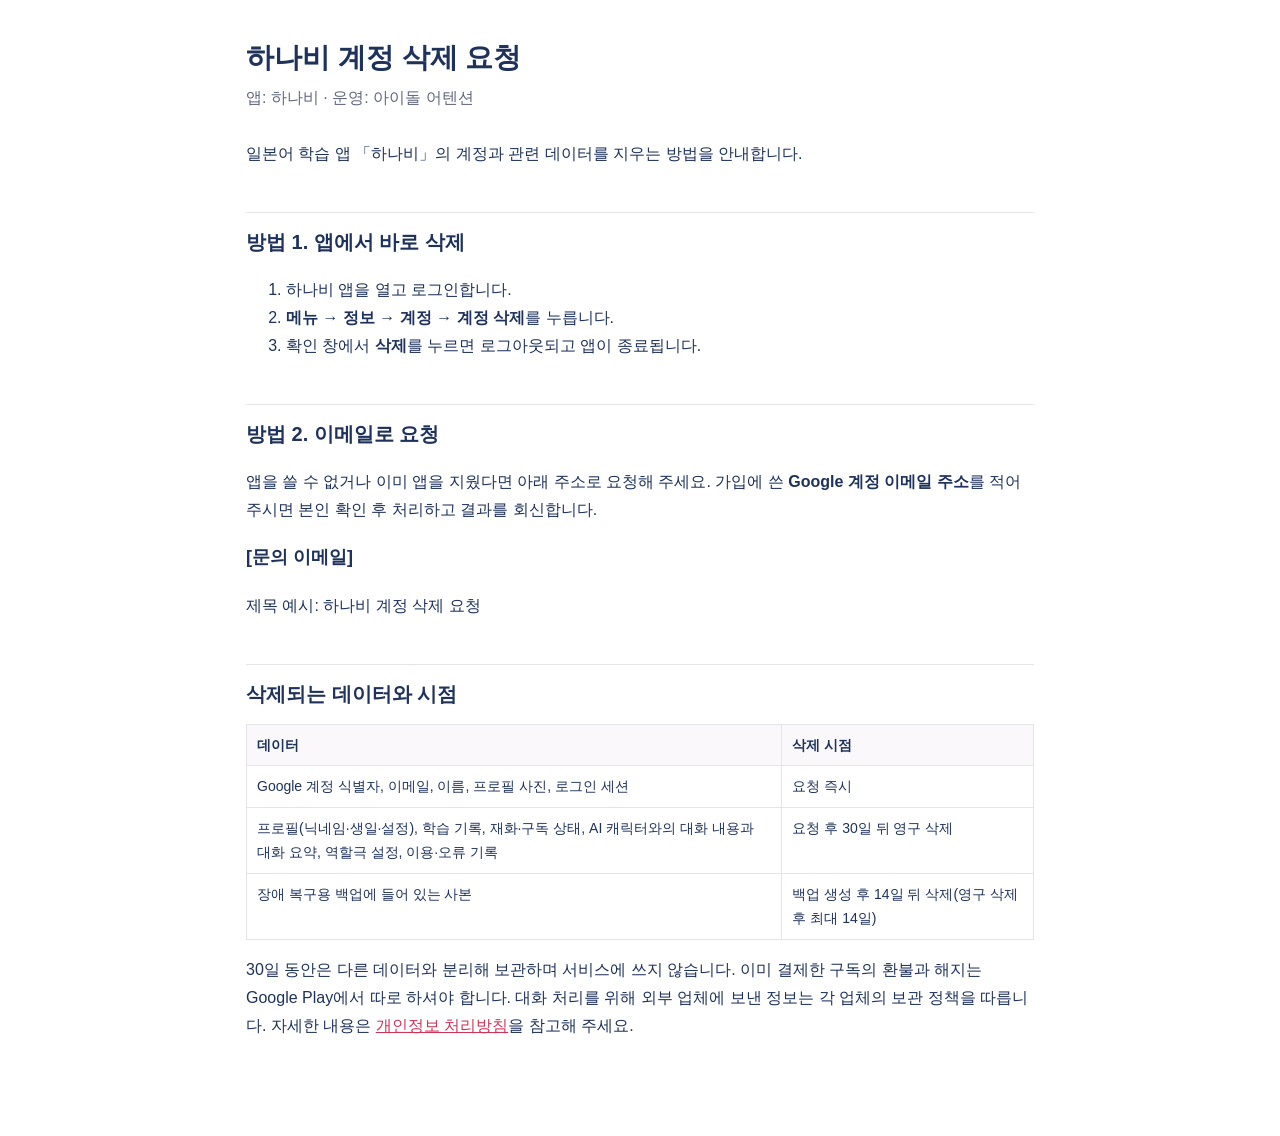
==== delete-account.html @ d214c5b8 "docs: 처리방침을 지금 앱이 하는 일에 맞추고 계정 삭제 요청 페이지를 더한다 08-07 판은 외부 전송처를 Google·Deepgram 셋으로 적었지만 지금은 OpenAI (" ====
<!doctype html>
<html lang="ko">
<head>
<meta charset="utf-8">
<meta name="viewport" content="width=device-width, initial-scale=1">
<title>하나비 계정 삭제 요청</title>
<link rel="stylesheet" href="style.css">
</head>
<body>
<main>
<h1>하나비 계정 삭제 요청</h1>
<p class="meta">앱: 하나비 · 운영: 아이돌 어텐션</p>

<p>일본어 학습 앱 「하나비」의 계정과 관련 데이터를 지우는 방법을 안내합니다.</p>

<h2>방법 1. 앱에서 바로 삭제</h2>
<ol>
<li>하나비 앱을 열고 로그인합니다.</li>
<li><b>메뉴 → 정보 → 계정 → 계정 삭제</b>를 누릅니다.</li>
<li>확인 창에서 <b>삭제</b>를 누르면 로그아웃되고 앱이 종료됩니다.</li>
</ol>

<h2>방법 2. 이메일로 요청</h2>
<p>앱을 쓸 수 없거나 이미 앱을 지웠다면 아래 주소로 요청해 주세요. 가입에 쓴 <b>Google 계정 이메일 주소</b>를 적어 주시면 본인 확인 후 처리하고 결과를 회신합니다.</p>
<p class="mail">[문의 이메일]</p>
<p>제목 예시: 하나비 계정 삭제 요청</p>

<h2>삭제되는 데이터와 시점</h2>
<table>
<thead><tr><th>데이터</th><th>삭제 시점</th></tr></thead>
<tbody>
<tr><td>Google 계정 식별자, 이메일, 이름, 프로필 사진, 로그인 세션</td><td>요청 즉시</td></tr>
<tr><td>프로필(닉네임·생일·설정), 학습 기록, 재화·구독 상태, AI 캐릭터와의 대화 내용과 대화 요약, 역할극 설정, 이용·오류 기록</td><td>요청 후 30일 뒤 영구 삭제</td></tr>
<tr><td>장애 복구용 백업에 들어 있는 사본</td><td>백업 생성 후 14일 뒤 삭제(영구 삭제 후 최대 14일)</td></tr>
</tbody>
</table>
<p>30일 동안은 다른 데이터와 분리해 보관하며 서비스에 쓰지 않습니다. 이미 결제한 구독의 환불과 해지는 Google Play에서 따로 하셔야 합니다. 대화 처리를 위해 외부 업체에 보낸 정보는 각 업체의 보관 정책을 따릅니다. 자세한 내용은 <a href="privacy.html">개인정보 처리방침</a>을 참고해 주세요.</p>
</main>
</body>
</html>
---- style.css ----
:root {
  --ink: #1f325c;
  --muted: #62687f;
  --line: #e6e3eb;
  --accent: #d13357;
  --bg: #ffffff;
  --panel: #faf8fb;
}

* { box-sizing: border-box; }

body {
  margin: 0;
  background: var(--bg);
  color: var(--ink);
  font: 16px/1.75 "Noto Sans KR", -apple-system, "Apple SD Gothic Neo", "Malgun Gothic", sans-serif;
}

main {
  max-width: 820px;
  margin: 0 auto;
  padding: 40px 16px 80px;
}

h1 { font-size: 28px; line-height: 1.3; margin: 0 0 8px; }
h2 { font-size: 20px; margin: 44px 0 12px; padding-top: 12px; border-top: 1px solid var(--line); }
.meta { color: var(--muted); margin: 0 0 28px; }
a { color: var(--accent); }

.toc { background: var(--panel); border: 1px solid var(--line); border-radius: 12px; padding: 12px 20px; }
.toc ol { margin: 0; padding-left: 20px; }

table { width: 100%; border-collapse: collapse; margin: 12px 0; font-size: 14px; display: block; overflow-x: auto; }
th, td { border: 1px solid var(--line); padding: 8px 10px; text-align: left; vertical-align: top; }
thead th { background: var(--panel); white-space: nowrap; }
tbody th { background: var(--panel); width: 120px; }

.mail { font-size: 18px; font-weight: 700; }
.links { font-size: 18px; }
.note { background: #fff6f8; border: 1px solid #ffd2dd; border-radius: 10px; padding: 10px 14px; font-size: 15px; }
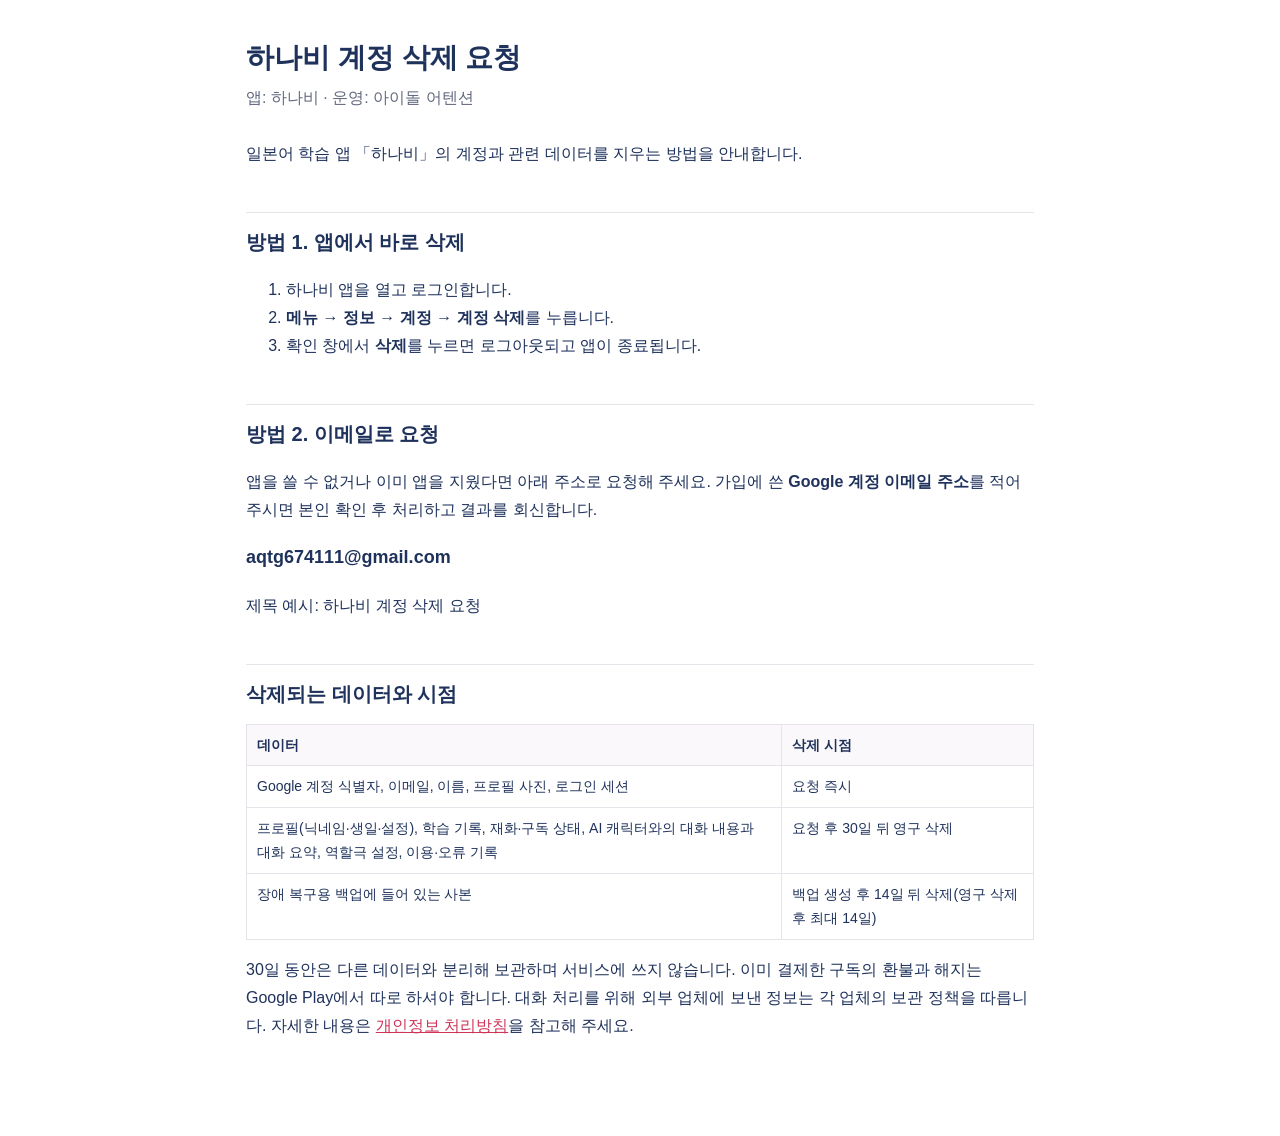
==== commit 99c384ab: "처리방침 09-30판 시행일·대표·문의 이메일을 채운다 대표와 개인정보 보호책임자는 Play 개발자 계정 주인(곽용진). 문의 이메일은 삭제 요청 페이지에도 들어가 Play 의 「" ====
--- a/delete-account.html
+++ b/delete-account.html
@@ -22,7 +22,7 @@
 
 <h2>방법 2. 이메일로 요청</h2>
 <p>앱을 쓸 수 없거나 이미 앱을 지웠다면 아래 주소로 요청해 주세요. 가입에 쓴 <b>Google 계정 이메일 주소</b>를 적어 주시면 본인 확인 후 처리하고 결과를 회신합니다.</p>
-<p class="mail">[문의 이메일]</p>
+<p class="mail">aqtg674111@gmail.com</p>
 <p>제목 예시: 하나비 계정 삭제 요청</p>
 
 <h2>삭제되는 데이터와 시점</h2>
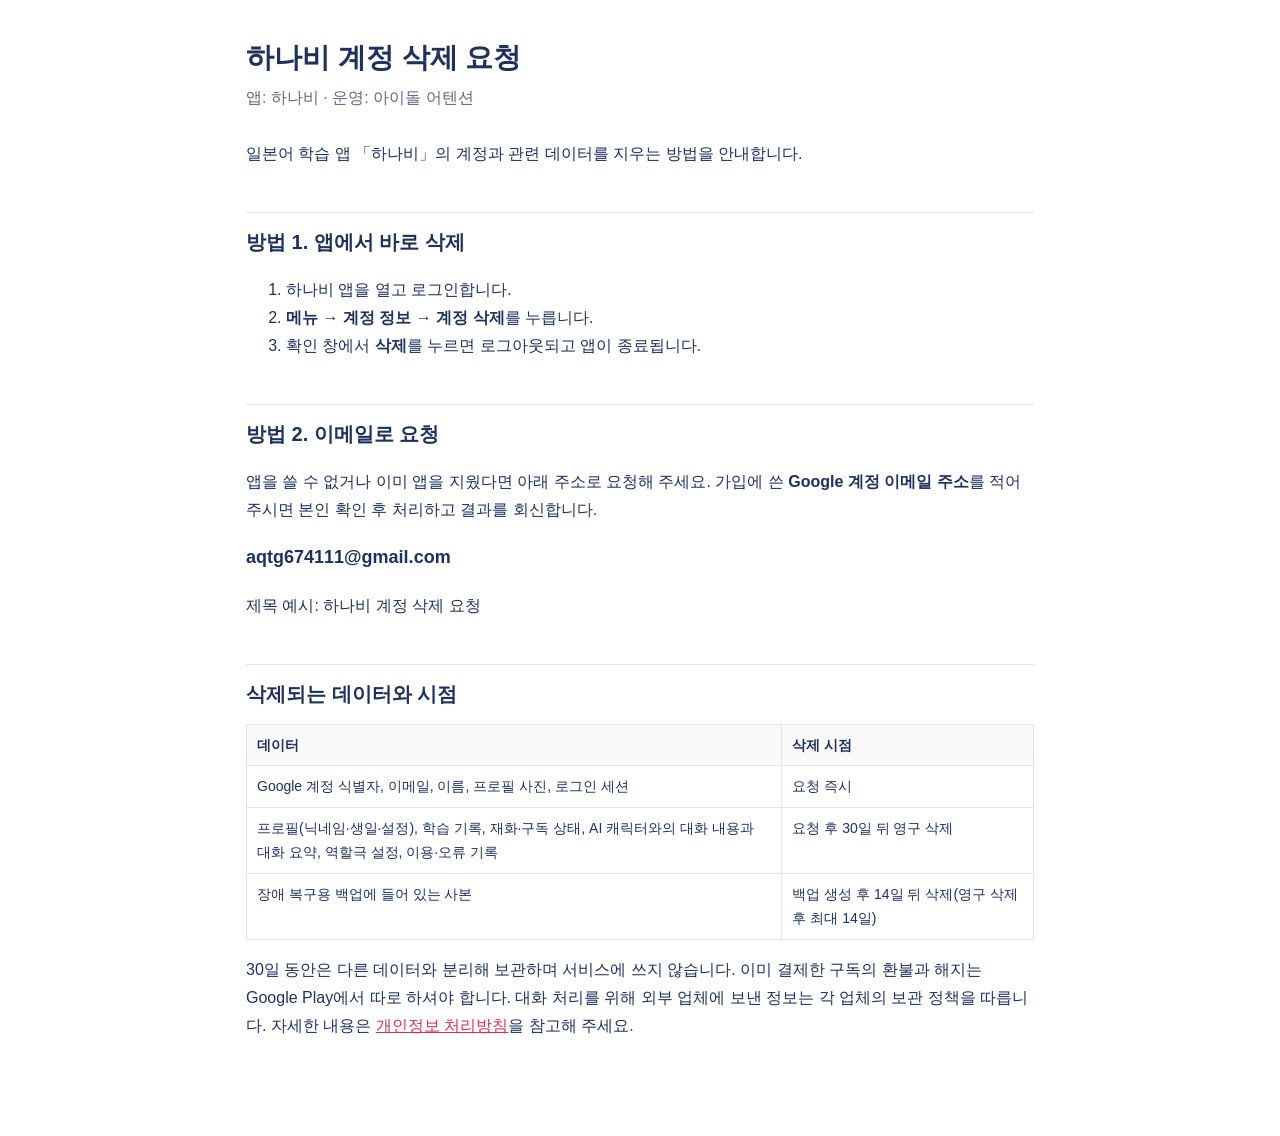
==== commit d972f206: "docs: 앱 안 계정 삭제 경로를 실제 메뉴(메뉴 → 계정 정보 → 계정 삭제)로 고친다 삭제 요청 페이지와 처리방침이 「메뉴 → 정보 → 계정 → 계정 삭제」라고 적었으나 앱의" ====
--- a/delete-account.html
+++ b/delete-account.html
@@ -16,7 +16,7 @@
 <h2>방법 1. 앱에서 바로 삭제</h2>
 <ol>
 <li>하나비 앱을 열고 로그인합니다.</li>
-<li><b>메뉴 → 정보 → 계정 → 계정 삭제</b>를 누릅니다.</li>
+<li><b>메뉴 → 계정 정보 → 계정 삭제</b>를 누릅니다.</li>
 <li>확인 창에서 <b>삭제</b>를 누르면 로그아웃되고 앱이 종료됩니다.</li>
 </ol>
 
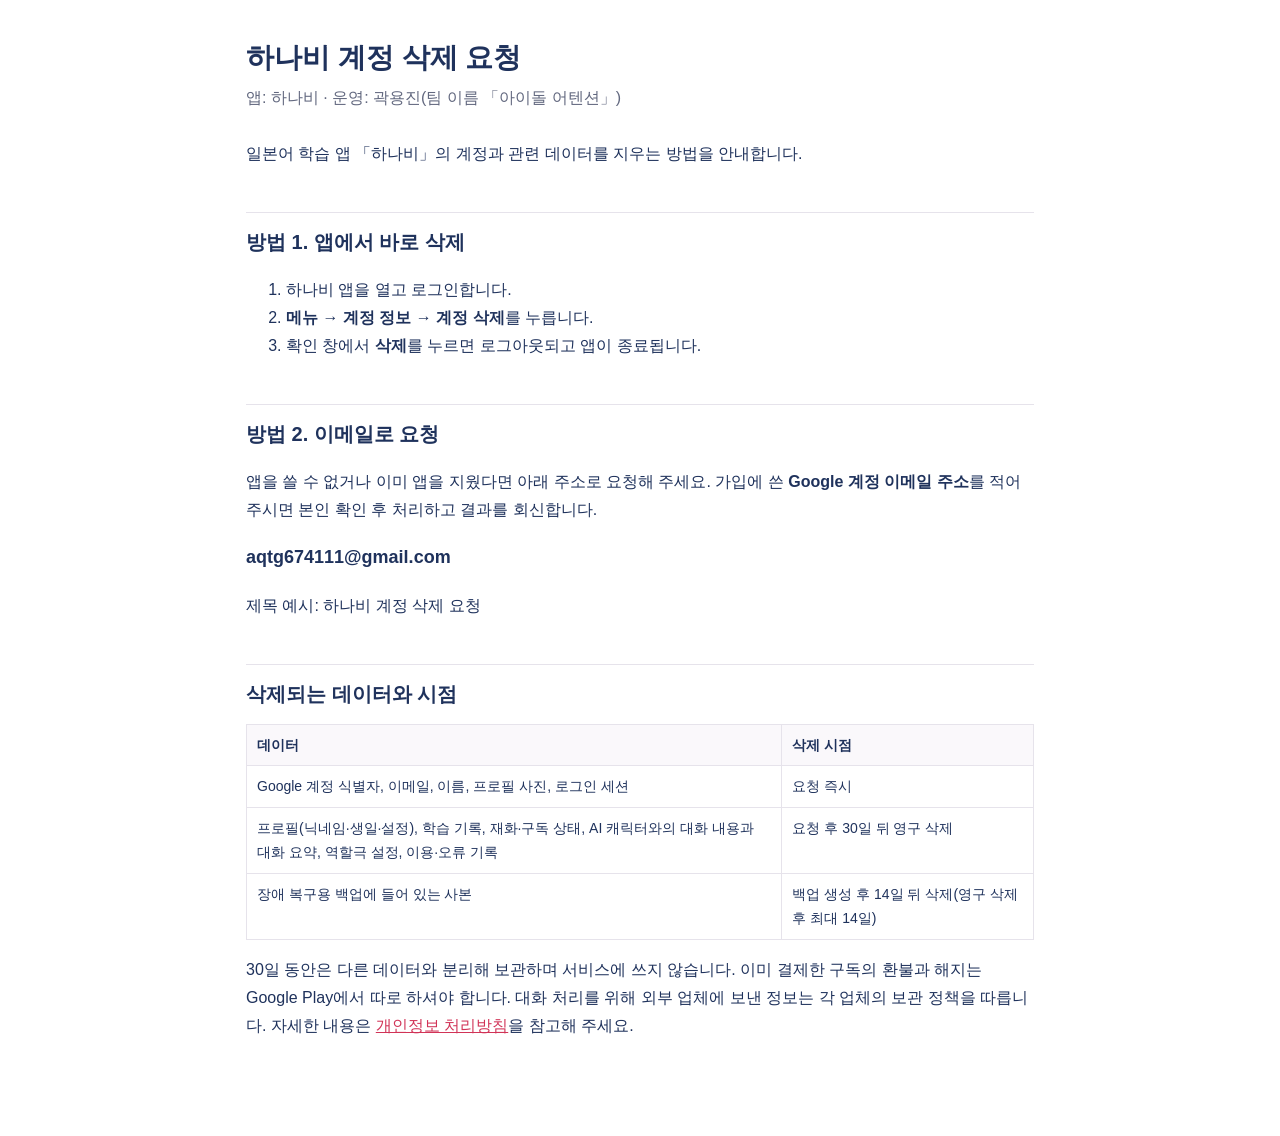
==== commit baf18a01: "docs: 이용약관과 공지 페이지를 공고한다 이용약관은 앱에서 동의한 때부터 각 이용자에게 적용한다. 지금 앱에는 동의 화면이 없어 공고일로 바로 시행하면 약관을 계약 내용으로 주" ====
--- a/delete-account.html
+++ b/delete-account.html
@@ -9,7 +9,7 @@
 <body>
 <main>
 <h1>하나비 계정 삭제 요청</h1>
-<p class="meta">앱: 하나비 · 운영: 아이돌 어텐션</p>
+<p class="meta">앱: 하나비 · 운영: 곽용진(팀 이름 「아이돌 어텐션」)</p>
 
 <p>일본어 학습 앱 「하나비」의 계정과 관련 데이터를 지우는 방법을 안내합니다.</p>
 
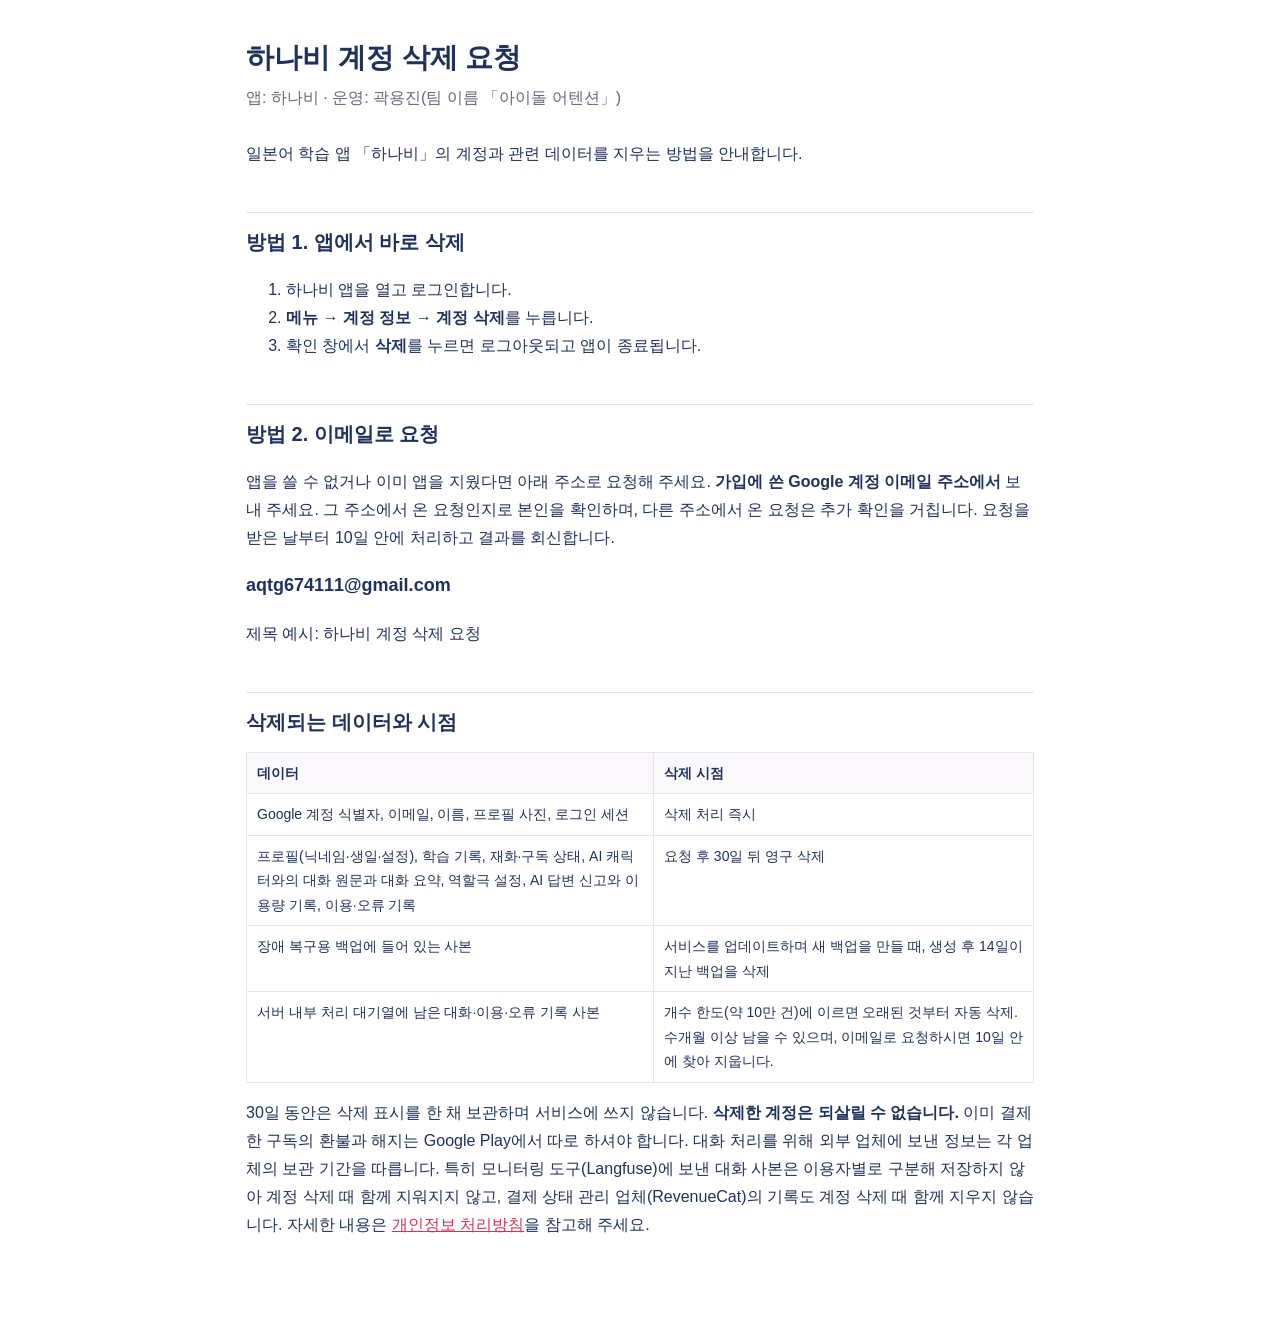
==== commit 407b27b2: "docs: 처리방침을 실제 처리에 맞춰 정정하고 10-31 시행 개정판을 공고한다 코드와 대조하니 시행 중인 9-30판이 실제와 다른 곳이 여럿이었다. 대화 원문을 계정 삭제 때까" ====
--- a/delete-account.html
+++ b/delete-account.html
@@ -21,7 +21,7 @@
 </ol>
 
 <h2>방법 2. 이메일로 요청</h2>
-<p>앱을 쓸 수 없거나 이미 앱을 지웠다면 아래 주소로 요청해 주세요. 가입에 쓴 <b>Google 계정 이메일 주소</b>를 적어 주시면 본인 확인 후 처리하고 결과를 회신합니다.</p>
+<p>앱을 쓸 수 없거나 이미 앱을 지웠다면 아래 주소로 요청해 주세요. <b>가입에 쓴 Google 계정 이메일 주소에서</b> 보내 주세요. 그 주소에서 온 요청인지로 본인을 확인하며, 다른 주소에서 온 요청은 추가 확인을 거칩니다. 요청을 받은 날부터 10일 안에 처리하고 결과를 회신합니다.</p>
 <p class="mail">aqtg674111@gmail.com</p>
 <p>제목 예시: 하나비 계정 삭제 요청</p>
 
@@ -29,12 +29,13 @@
 <table>
 <thead><tr><th>데이터</th><th>삭제 시점</th></tr></thead>
 <tbody>
-<tr><td>Google 계정 식별자, 이메일, 이름, 프로필 사진, 로그인 세션</td><td>요청 즉시</td></tr>
-<tr><td>프로필(닉네임·생일·설정), 학습 기록, 재화·구독 상태, AI 캐릭터와의 대화 내용과 대화 요약, 역할극 설정, 이용·오류 기록</td><td>요청 후 30일 뒤 영구 삭제</td></tr>
-<tr><td>장애 복구용 백업에 들어 있는 사본</td><td>백업 생성 후 14일 뒤 삭제(영구 삭제 후 최대 14일)</td></tr>
+<tr><td>Google 계정 식별자, 이메일, 이름, 프로필 사진, 로그인 세션</td><td>삭제 처리 즉시</td></tr>
+<tr><td>프로필(닉네임·생일·설정), 학습 기록, 재화·구독 상태, AI 캐릭터와의 대화 원문과 대화 요약, 역할극 설정, AI 답변 신고와 이용량 기록, 이용·오류 기록</td><td>요청 후 30일 뒤 영구 삭제</td></tr>
+<tr><td>장애 복구용 백업에 들어 있는 사본</td><td>서비스를 업데이트하며 새 백업을 만들 때, 생성 후 14일이 지난 백업을 삭제</td></tr>
+<tr><td>서버 내부 처리 대기열에 남은 대화·이용·오류 기록 사본</td><td>개수 한도(약 10만 건)에 이르면 오래된 것부터 자동 삭제. 수개월 이상 남을 수 있으며, 이메일로 요청하시면 10일 안에 찾아 지웁니다.</td></tr>
 </tbody>
 </table>
-<p>30일 동안은 다른 데이터와 분리해 보관하며 서비스에 쓰지 않습니다. 이미 결제한 구독의 환불과 해지는 Google Play에서 따로 하셔야 합니다. 대화 처리를 위해 외부 업체에 보낸 정보는 각 업체의 보관 정책을 따릅니다. 자세한 내용은 <a href="privacy.html">개인정보 처리방침</a>을 참고해 주세요.</p>
+<p>30일 동안은 삭제 표시를 한 채 보관하며 서비스에 쓰지 않습니다. <b>삭제한 계정은 되살릴 수 없습니다.</b> 이미 결제한 구독의 환불과 해지는 Google Play에서 따로 하셔야 합니다. 대화 처리를 위해 외부 업체에 보낸 정보는 각 업체의 보관 기간을 따릅니다. 특히 모니터링 도구(Langfuse)에 보낸 대화 사본은 이용자별로 구분해 저장하지 않아 계정 삭제 때 함께 지워지지 않고, 결제 상태 관리 업체(RevenueCat)의 기록도 계정 삭제 때 함께 지우지 않습니다. 자세한 내용은 <a href="privacy.html">개인정보 처리방침</a>을 참고해 주세요.</p>
 </main>
 </body>
 </html>
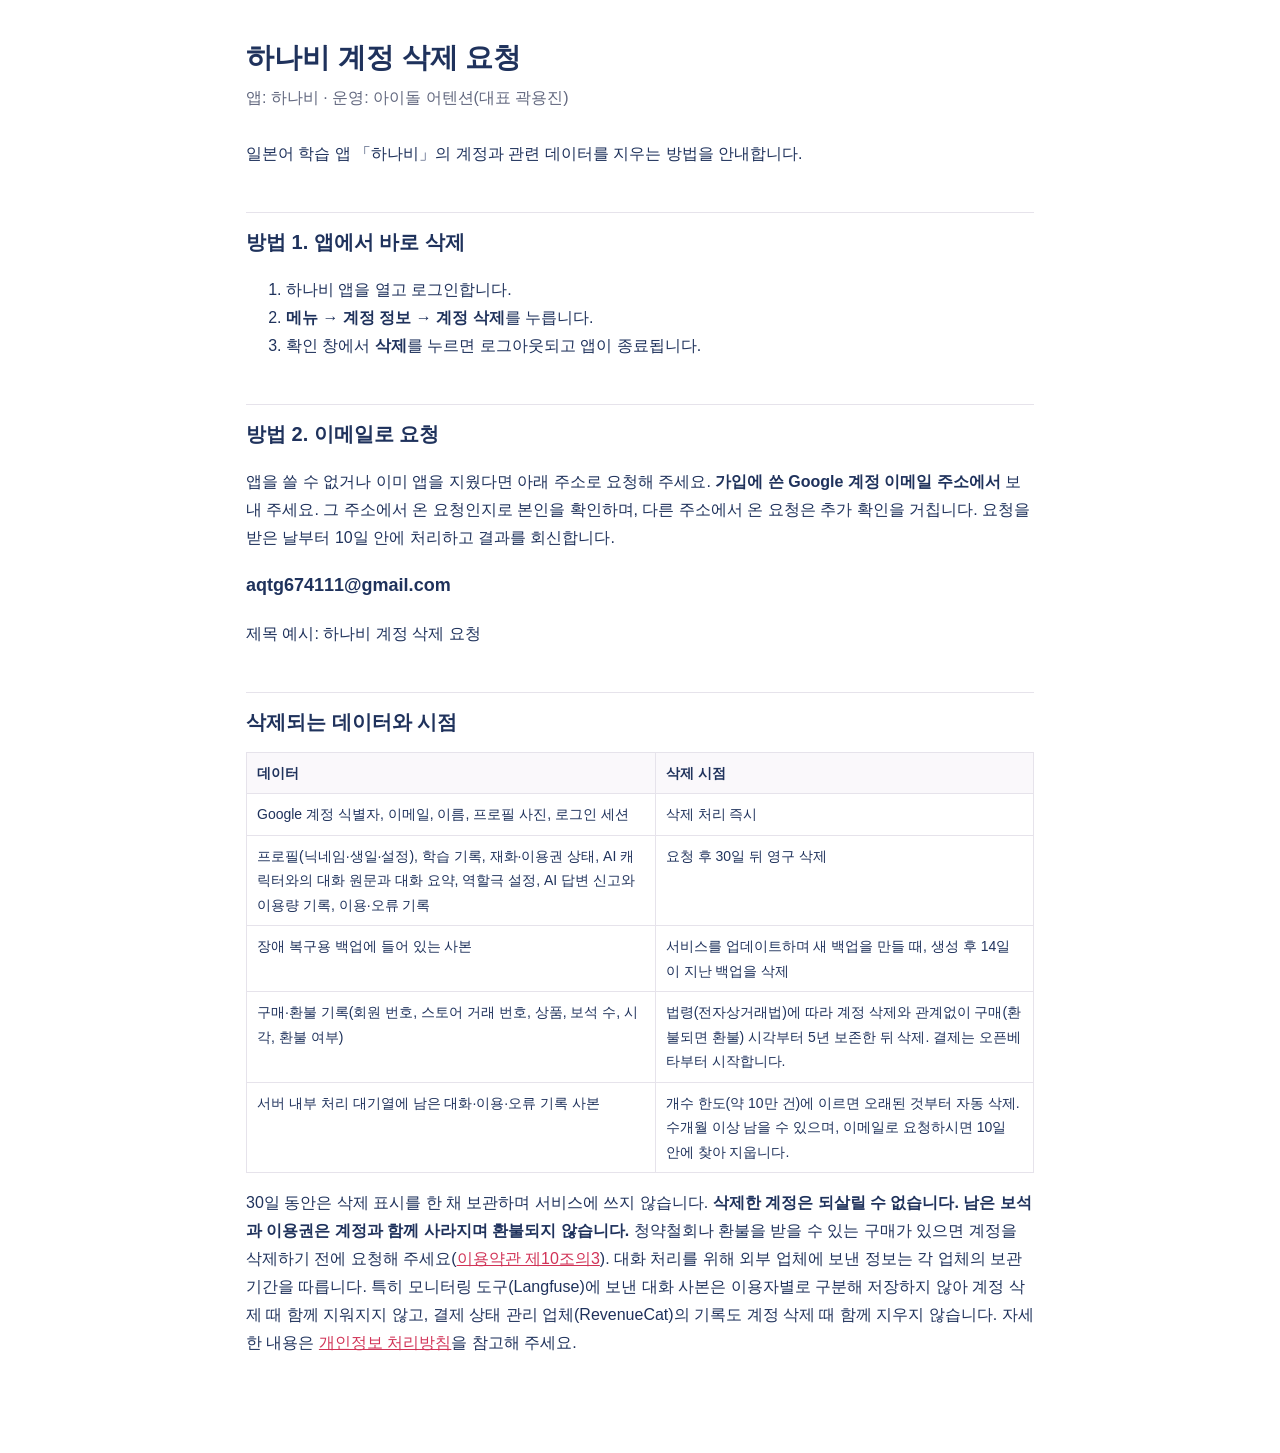
==== commit b69fdfdc: "docs: 유료 상품 약관 조항과 운영자 정보를 더하고, 운영자 표기를 개인사업자(아이돌 어텐션, 대표 곽용진)로 바로잡는다(2026-10-25) 오픈베타부터 이용권(30일, 자동" ====
--- a/delete-account.html
+++ b/delete-account.html
@@ -9,7 +9,7 @@
 <body>
 <main>
 <h1>하나비 계정 삭제 요청</h1>
-<p class="meta">앱: 하나비 · 운영: 곽용진(팀 이름 「아이돌 어텐션」)</p>
+<p class="meta">앱: 하나비 · 운영: 아이돌 어텐션(대표 곽용진)</p>
 
 <p>일본어 학습 앱 「하나비」의 계정과 관련 데이터를 지우는 방법을 안내합니다.</p>
 
@@ -30,12 +30,13 @@
 <thead><tr><th>데이터</th><th>삭제 시점</th></tr></thead>
 <tbody>
 <tr><td>Google 계정 식별자, 이메일, 이름, 프로필 사진, 로그인 세션</td><td>삭제 처리 즉시</td></tr>
-<tr><td>프로필(닉네임·생일·설정), 학습 기록, 재화·구독 상태, AI 캐릭터와의 대화 원문과 대화 요약, 역할극 설정, AI 답변 신고와 이용량 기록, 이용·오류 기록</td><td>요청 후 30일 뒤 영구 삭제</td></tr>
+<tr><td>프로필(닉네임·생일·설정), 학습 기록, 재화·이용권 상태, AI 캐릭터와의 대화 원문과 대화 요약, 역할극 설정, AI 답변 신고와 이용량 기록, 이용·오류 기록</td><td>요청 후 30일 뒤 영구 삭제</td></tr>
 <tr><td>장애 복구용 백업에 들어 있는 사본</td><td>서비스를 업데이트하며 새 백업을 만들 때, 생성 후 14일이 지난 백업을 삭제</td></tr>
+<tr><td>구매·환불 기록(회원 번호, 스토어 거래 번호, 상품, 보석 수, 시각, 환불 여부)</td><td>법령(전자상거래법)에 따라 계정 삭제와 관계없이 구매(환불되면 환불) 시각부터 5년 보존한 뒤 삭제. 결제는 오픈베타부터 시작합니다.</td></tr>
 <tr><td>서버 내부 처리 대기열에 남은 대화·이용·오류 기록 사본</td><td>개수 한도(약 10만 건)에 이르면 오래된 것부터 자동 삭제. 수개월 이상 남을 수 있으며, 이메일로 요청하시면 10일 안에 찾아 지웁니다.</td></tr>
 </tbody>
 </table>
-<p>30일 동안은 삭제 표시를 한 채 보관하며 서비스에 쓰지 않습니다. <b>삭제한 계정은 되살릴 수 없습니다.</b> 이미 결제한 구독의 환불과 해지는 Google Play에서 따로 하셔야 합니다. 대화 처리를 위해 외부 업체에 보낸 정보는 각 업체의 보관 기간을 따릅니다. 특히 모니터링 도구(Langfuse)에 보낸 대화 사본은 이용자별로 구분해 저장하지 않아 계정 삭제 때 함께 지워지지 않고, 결제 상태 관리 업체(RevenueCat)의 기록도 계정 삭제 때 함께 지우지 않습니다. 자세한 내용은 <a href="privacy.html">개인정보 처리방침</a>을 참고해 주세요.</p>
+<p>30일 동안은 삭제 표시를 한 채 보관하며 서비스에 쓰지 않습니다. <b>삭제한 계정은 되살릴 수 없습니다.</b> <b>남은 보석과 이용권은 계정과 함께 사라지며 환불되지 않습니다.</b> 청약철회나 환불을 받을 수 있는 구매가 있으면 계정을 삭제하기 전에 요청해 주세요(<a href="terms.html#withdrawal">이용약관 제10조의3</a>). 대화 처리를 위해 외부 업체에 보낸 정보는 각 업체의 보관 기간을 따릅니다. 특히 모니터링 도구(Langfuse)에 보낸 대화 사본은 이용자별로 구분해 저장하지 않아 계정 삭제 때 함께 지워지지 않고, 결제 상태 관리 업체(RevenueCat)의 기록도 계정 삭제 때 함께 지우지 않습니다. 자세한 내용은 <a href="privacy.html">개인정보 처리방침</a>을 참고해 주세요.</p>
 </main>
 </body>
 </html>
--- a/style.css
+++ b/style.css
@@ -38,3 +38,5 @@
 .mail { font-size: 18px; font-weight: 700; }
 .links { font-size: 18px; }
 .note { background: #fff6f8; border: 1px solid #ffd2dd; border-radius: 10px; padding: 10px 14px; font-size: 15px; }
+.toc ul { margin: 0; padding-left: 0; list-style: none; }
+h3 { font-size: 16px; margin: 22px 0 8px; }
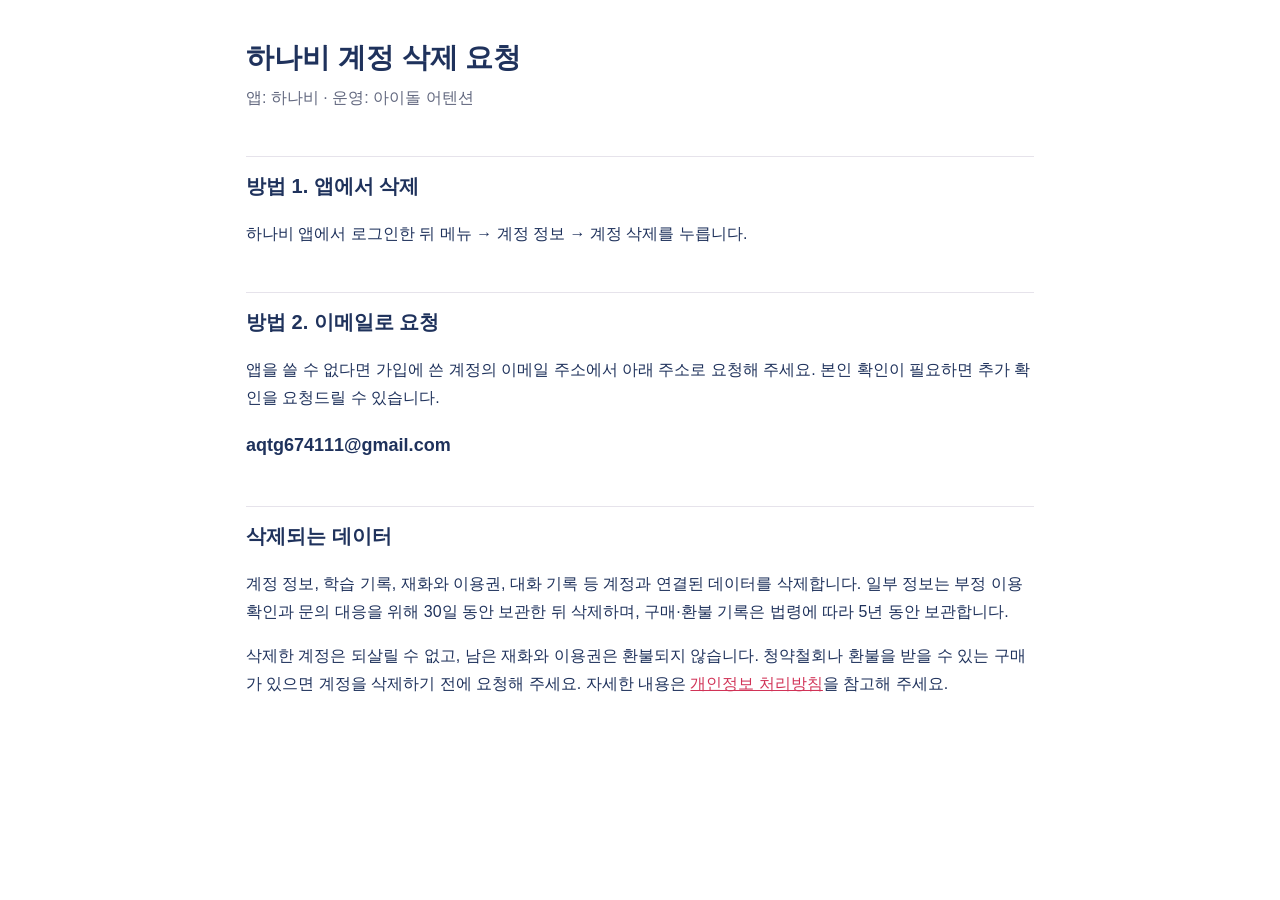
==== commit 5e8634c1: "docs: 하나비 이용약관·개인정보 처리방침·공지·계정 삭제 안내(2026-11-02)" ====
--- a/delete-account.html
+++ b/delete-account.html
@@ -9,34 +9,18 @@
 <body>
 <main>
 <h1>하나비 계정 삭제 요청</h1>
-<p class="meta">앱: 하나비 · 운영: 아이돌 어텐션(대표 곽용진)</p>
+<p class="meta">앱: 하나비 · 운영: 아이돌 어텐션</p>
 
-<p>일본어 학습 앱 「하나비」의 계정과 관련 데이터를 지우는 방법을 안내합니다.</p>
-
-<h2>방법 1. 앱에서 바로 삭제</h2>
-<ol>
-<li>하나비 앱을 열고 로그인합니다.</li>
-<li><b>메뉴 → 계정 정보 → 계정 삭제</b>를 누릅니다.</li>
-<li>확인 창에서 <b>삭제</b>를 누르면 로그아웃되고 앱이 종료됩니다.</li>
-</ol>
+<h2>방법 1. 앱에서 삭제</h2>
+<p>하나비 앱에서 로그인한 뒤 메뉴 → 계정 정보 → 계정 삭제를 누릅니다.</p>
 
 <h2>방법 2. 이메일로 요청</h2>
-<p>앱을 쓸 수 없거나 이미 앱을 지웠다면 아래 주소로 요청해 주세요. <b>가입에 쓴 Google 계정 이메일 주소에서</b> 보내 주세요. 그 주소에서 온 요청인지로 본인을 확인하며, 다른 주소에서 온 요청은 추가 확인을 거칩니다. 요청을 받은 날부터 10일 안에 처리하고 결과를 회신합니다.</p>
+<p>앱을 쓸 수 없다면 가입에 쓴 계정의 이메일 주소에서 아래 주소로 요청해 주세요. 본인 확인이 필요하면 추가 확인을 요청드릴 수 있습니다.</p>
 <p class="mail">aqtg674111@gmail.com</p>
-<p>제목 예시: 하나비 계정 삭제 요청</p>
 
-<h2>삭제되는 데이터와 시점</h2>
-<table>
-<thead><tr><th>데이터</th><th>삭제 시점</th></tr></thead>
-<tbody>
-<tr><td>Google 계정 식별자, 이메일, 이름, 프로필 사진, 로그인 세션</td><td>삭제 처리 즉시</td></tr>
-<tr><td>프로필(닉네임·생일·설정), 학습 기록, 재화·이용권 상태, AI 캐릭터와의 대화 원문과 대화 요약, 역할극 설정, AI 답변 신고와 이용량 기록, 이용·오류 기록</td><td>요청 후 30일 뒤 영구 삭제</td></tr>
-<tr><td>장애 복구용 백업에 들어 있는 사본</td><td>서비스를 업데이트하며 새 백업을 만들 때, 생성 후 14일이 지난 백업을 삭제</td></tr>
-<tr><td>구매·환불 기록(회원 번호, 스토어 거래 번호, 상품, 보석 수, 시각, 환불 여부)</td><td>법령(전자상거래법)에 따라 계정 삭제와 관계없이 구매(환불되면 환불) 시각부터 5년 보존한 뒤 삭제. 결제는 오픈베타부터 시작합니다.</td></tr>
-<tr><td>서버 내부 처리 대기열에 남은 대화·이용·오류 기록 사본</td><td>개수 한도(약 10만 건)에 이르면 오래된 것부터 자동 삭제. 수개월 이상 남을 수 있으며, 이메일로 요청하시면 10일 안에 찾아 지웁니다.</td></tr>
-</tbody>
-</table>
-<p>30일 동안은 삭제 표시를 한 채 보관하며 서비스에 쓰지 않습니다. <b>삭제한 계정은 되살릴 수 없습니다.</b> <b>남은 보석과 이용권은 계정과 함께 사라지며 환불되지 않습니다.</b> 청약철회나 환불을 받을 수 있는 구매가 있으면 계정을 삭제하기 전에 요청해 주세요(<a href="terms.html#withdrawal">이용약관 제10조의3</a>). 대화 처리를 위해 외부 업체에 보낸 정보는 각 업체의 보관 기간을 따릅니다. 특히 모니터링 도구(Langfuse)에 보낸 대화 사본은 이용자별로 구분해 저장하지 않아 계정 삭제 때 함께 지워지지 않고, 결제 상태 관리 업체(RevenueCat)의 기록도 계정 삭제 때 함께 지우지 않습니다. 자세한 내용은 <a href="privacy.html">개인정보 처리방침</a>을 참고해 주세요.</p>
+<h2>삭제되는 데이터</h2>
+<p>계정 정보, 학습 기록, 재화와 이용권, 대화 기록 등 계정과 연결된 데이터를 삭제합니다. 일부 정보는 부정 이용 확인과 문의 대응을 위해 30일 동안 보관한 뒤 삭제하며, 구매·환불 기록은 법령에 따라 5년 동안 보관합니다.</p>
+<p>삭제한 계정은 되살릴 수 없고, 남은 재화와 이용권은 환불되지 않습니다. 청약철회나 환불을 받을 수 있는 구매가 있으면 계정을 삭제하기 전에 요청해 주세요. 자세한 내용은 <a href="privacy.html">개인정보 처리방침</a>을 참고해 주세요.</p>
 </main>
 </body>
 </html>
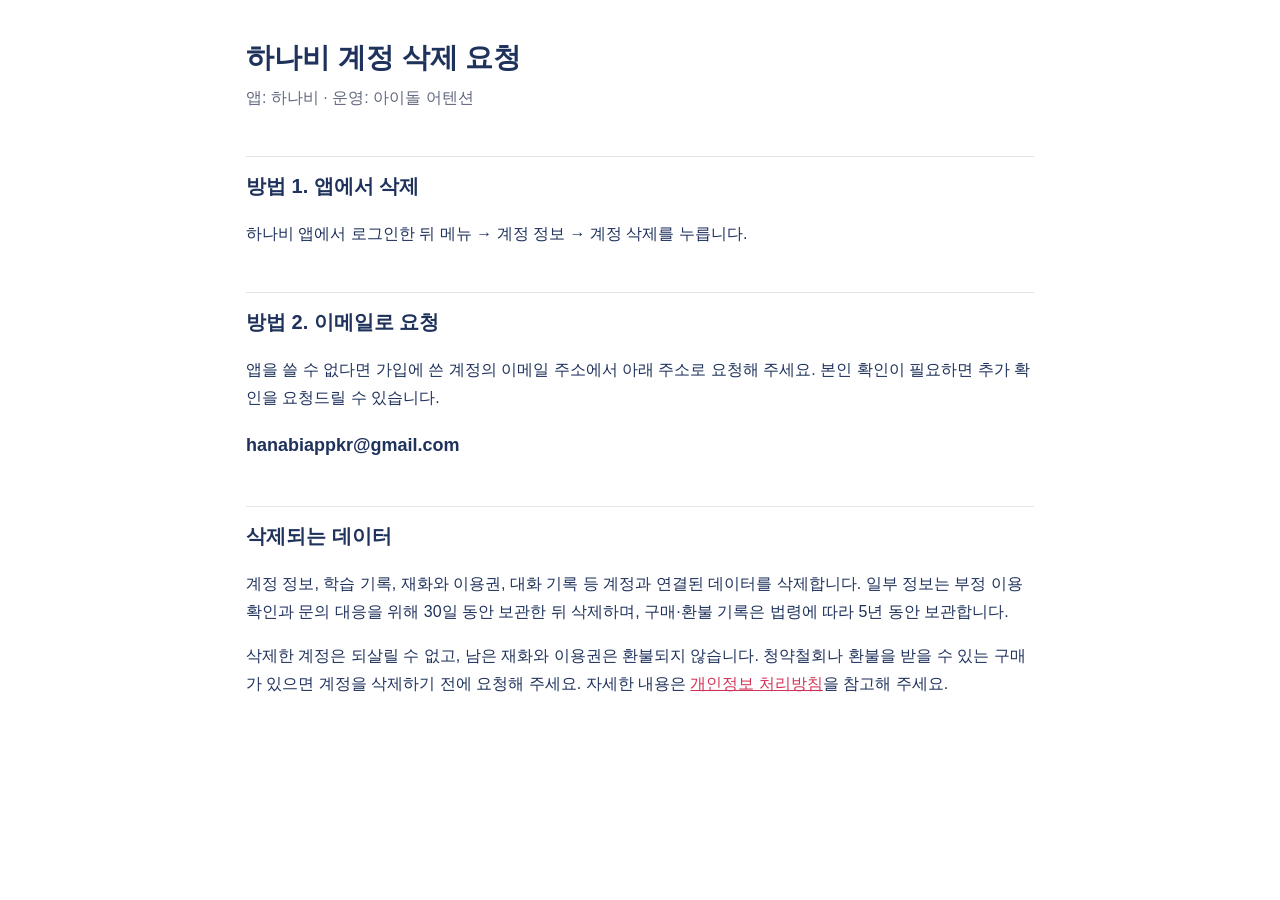
==== commit 133b148a: "docs: 문의 이메일을 hanabiappkr@gmail.com 으로, 처리방침 보호 담당 부서 표기(2026-11-05) 개인정보 보호법 제30조제1항제6호는 보호책임자 성명 또" ====
--- a/delete-account.html
+++ b/delete-account.html
@@ -16,7 +16,7 @@
 
 <h2>방법 2. 이메일로 요청</h2>
 <p>앱을 쓸 수 없다면 가입에 쓴 계정의 이메일 주소에서 아래 주소로 요청해 주세요. 본인 확인이 필요하면 추가 확인을 요청드릴 수 있습니다.</p>
-<p class="mail">aqtg674111@gmail.com</p>
+<p class="mail">hanabiappkr@gmail.com</p>
 
 <h2>삭제되는 데이터</h2>
 <p>계정 정보, 학습 기록, 재화와 이용권, 대화 기록 등 계정과 연결된 데이터를 삭제합니다. 일부 정보는 부정 이용 확인과 문의 대응을 위해 30일 동안 보관한 뒤 삭제하며, 구매·환불 기록은 법령에 따라 5년 동안 보관합니다.</p>
